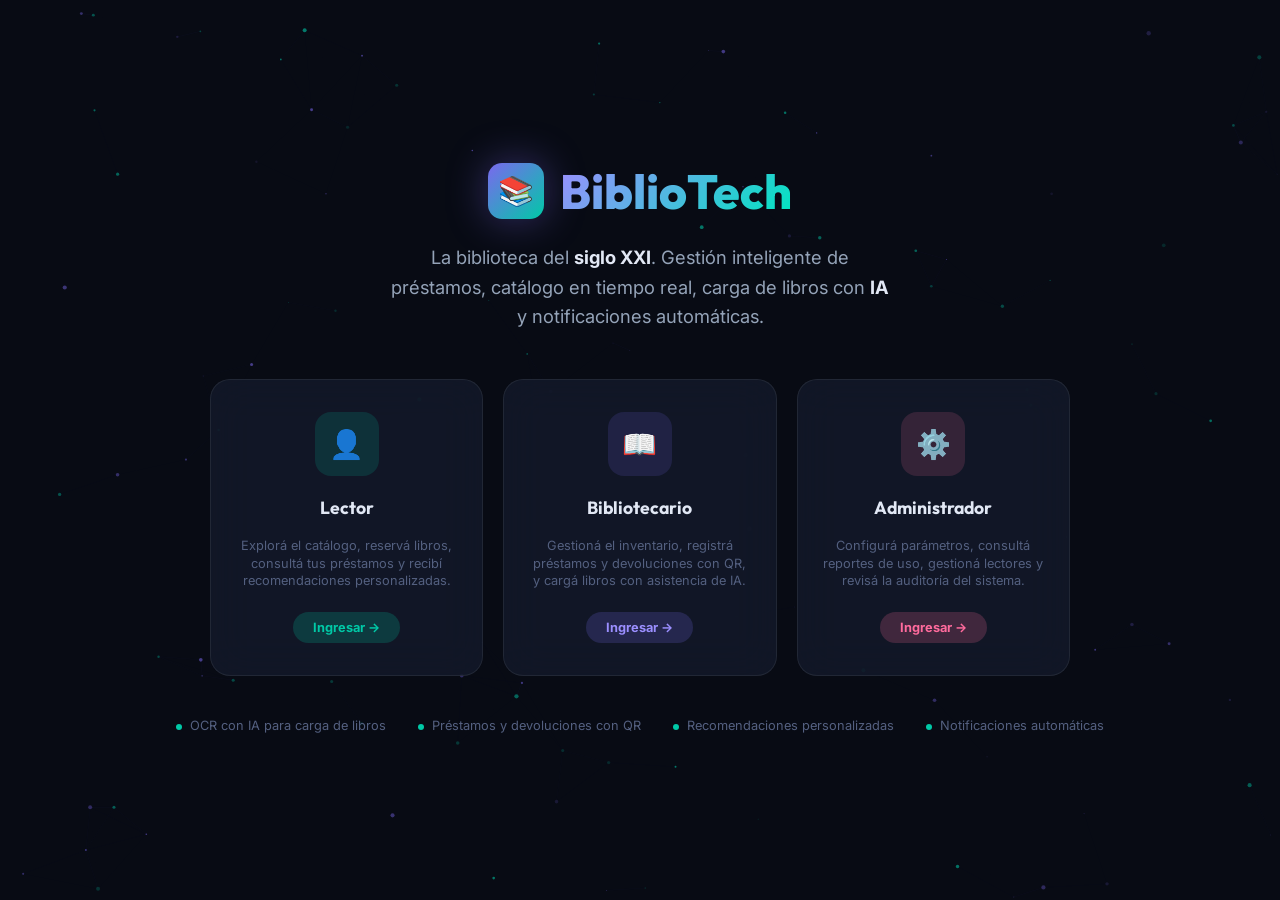
==== index.html @ d63b231e "bibliotech" ====
<!DOCTYPE html>
<html lang="es">
<head>
  <meta charset="UTF-8">
  <meta name="viewport" content="width=device-width, initial-scale=1.0">
  <title>BiblioTech — Sistema de Gestión de Bibliotecas</title>
  <meta name="description" content="BiblioTech digitaliza la gestión completa de bibliotecas: catálogo en tiempo real, préstamos con QR, carga inteligente de libros con IA y notificaciones automáticas.">
  <link rel="stylesheet" href="css/main.css">
  <style>
    body { overflow: hidden; }
    .landing {
      min-height: 100vh;
      display: flex;
      flex-direction: column;
      position: relative;
      overflow: hidden;
    }
    /* Fondo animado */
    .bg-canvas {
      position: fixed;
      inset: 0;
      z-index: 0;
    }
    .hero-content {
      position: relative;
      z-index: 1;
      display: flex;
      flex-direction: column;
      align-items: center;
      justify-content: center;
      min-height: 100vh;
      padding: 2rem;
      text-align: center;
    }
    .logo-hero {
      display: flex;
      align-items: center;
      gap: 1rem;
      margin-bottom: 1.5rem;
    }
    .logo-hero .icon {
      width: 56px; height: 56px;
      background: linear-gradient(135deg, #7B68EE, #00C9A7);
      border-radius: 14px;
      display: flex; align-items: center; justify-content: center;
      font-size: 1.8rem;
      box-shadow: 0 0 40px rgba(123,104,238,0.4);
    }
    .logo-hero h1 {
      font-family: 'Outfit', sans-serif;
      font-size: 3rem;
      font-weight: 800;
      background: linear-gradient(135deg, #9B8FFF, #00E5C0);
      -webkit-background-clip: text;
      -webkit-text-fill-color: transparent;
      background-clip: text;
      line-height: 1;
    }
    .hero-tagline {
      font-size: 1.15rem;
      color: var(--text-secondary);
      max-width: 500px;
      margin-bottom: 3rem;
      line-height: 1.6;
    }
    .hero-tagline strong { color: var(--text-primary); }
    
    /* Cards de rol */
    .role-cards {
      display: grid;
      grid-template-columns: repeat(3, 1fr);
      gap: 1.25rem;
      width: 100%;
      max-width: 860px;
      margin-bottom: 2rem;
    }
    .role-card {
      background: rgba(20,27,45,0.75);
      backdrop-filter: blur(20px);
      border: 1px solid rgba(255,255,255,0.07);
      border-radius: 20px;
      padding: 2rem 1.5rem;
      cursor: pointer;
      transition: all 0.3s cubic-bezier(0.4,0,0.2,1);
      display: flex;
      flex-direction: column;
      align-items: center;
      gap: 0.875rem;
      text-align: center;
    }
    .role-card:hover {
      transform: translateY(-6px);
      border-color: rgba(255,255,255,0.15);
      box-shadow: 0 20px 60px rgba(0,0,0,0.4);
    }
    .role-card.lector:hover    { border-color: rgba(0,201,167,0.5); box-shadow: 0 20px 60px rgba(0,201,167,0.15); }
    .role-card.bibliotecario:hover { border-color: rgba(123,104,238,0.5); box-shadow: 0 20px 60px rgba(123,104,238,0.15); }
    .role-card.admin:hover     { border-color: rgba(255,107,157,0.5); box-shadow: 0 20px 60px rgba(255,107,157,0.15); }
    .role-icon {
      width: 64px; height: 64px;
      border-radius: 16px;
      display: flex; align-items: center; justify-content: center;
      font-size: 1.75rem;
      margin-bottom: 0.25rem;
    }
    .role-card.lector .role-icon        { background: rgba(0,201,167,0.15); }
    .role-card.bibliotecario .role-icon { background: rgba(123,104,238,0.15); }
    .role-card.admin .role-icon         { background: rgba(255,107,157,0.15); }
    .role-name {
      font-family: 'Outfit', sans-serif;
      font-size: 1.1rem;
      font-weight: 700;
      color: var(--text-primary);
    }
    .role-desc {
      font-size: 0.8rem;
      color: var(--text-muted);
      line-height: 1.4;
    }
    .role-btn {
      margin-top: 0.5rem;
      padding: 0.5rem 1.25rem;
      border-radius: 999px;
      font-size: 0.8rem;
      font-weight: 700;
      border: none;
      cursor: pointer;
      transition: all 0.2s;
    }
    .role-card.lector .role-btn        { background: rgba(0,201,167,0.2); color: #00C9A7; }
    .role-card.bibliotecario .role-btn { background: rgba(123,104,238,0.2); color: #9B8FFF; }
    .role-card.admin .role-btn         { background: rgba(255,107,157,0.2); color: #FF6B9D; }
    .role-card:hover .role-btn { filter: brightness(1.2); transform: scale(1.05); }

    /* Modal Login */
    .login-modal { max-width: 420px; }
    .login-header {
      text-align: center;
      margin-bottom: 2rem;
    }
    .login-role-icon {
      width: 56px; height: 56px;
      border-radius: 14px;
      display: flex; align-items: center; justify-content: center;
      font-size: 1.5rem;
      margin: 0 auto 0.875rem;
    }
    .pin-input {
      letter-spacing: 0.5rem;
      font-size: 1.25rem;
      text-align: center;
    }
    .demo-hint {
      font-size: 0.78rem;
      color: var(--text-muted);
      text-align: center;
      margin-top: 1rem;
      padding: 0.75rem;
      background: rgba(255,255,255,0.03);
      border-radius: var(--radius);
      line-height: 1.6;
    }
    .demo-hint strong { color: var(--primary-light); }

    /* Features strip */
    .features {
      display: flex;
      gap: 2rem;
      justify-content: center;
      flex-wrap: wrap;
      margin-top: 0.5rem;
    }
    .feature {
      display: flex;
      align-items: center;
      gap: 0.5rem;
      font-size: 0.8rem;
      color: var(--text-muted);
    }
    .feature-dot {
      width: 6px; height: 6px;
      border-radius: 50%;
      background: var(--teal);
    }

    @media (max-width: 720px) {
      .role-cards { grid-template-columns: 1fr; max-width: 360px; }
      .logo-hero h1 { font-size: 2rem; }
      body { overflow: auto; }
    }
  </style>
</head>
<body>
  <canvas class="bg-canvas" id="bgCanvas"></canvas>

  <div class="hero-content">
    <div class="logo-hero animate-fadeIn">
      <div class="icon">📚</div>
      <h1>BiblioTech</h1>
    </div>
    <p class="hero-tagline animate-fadeIn">
      La biblioteca del <strong>siglo XXI</strong>. Gestión inteligente de préstamos, 
      catálogo en tiempo real, carga de libros con <strong>IA</strong> y 
      notificaciones automáticas.
    </p>

    <div class="role-cards animate-fadeIn">
      <div class="role-card lector" onclick="mostrarLogin('lector')">
        <div class="role-icon">👤</div>
        <div class="role-name">Lector</div>
        <div class="role-desc">Explorá el catálogo, reservá libros, consultá tus préstamos y recibí recomendaciones personalizadas.</div>
        <button class="role-btn">Ingresar →</button>
      </div>
      <div class="role-card bibliotecario" onclick="mostrarLogin('bibliotecario')">
        <div class="role-icon">📖</div>
        <div class="role-name">Bibliotecario</div>
        <div class="role-desc">Gestioná el inventario, registrá préstamos y devoluciones con QR, y cargá libros con asistencia de IA.</div>
        <button class="role-btn">Ingresar →</button>
      </div>
      <div class="role-card admin" onclick="mostrarLogin('admin')">
        <div class="role-icon">⚙️</div>
        <div class="role-name">Administrador</div>
        <div class="role-desc">Configurá parámetros, consultá reportes de uso, gestioná lectores y revisá la auditoría del sistema.</div>
        <button class="role-btn">Ingresar →</button>
      </div>
    </div>

    <div class="features animate-fadeIn">
      <div class="feature"><div class="feature-dot"></div>OCR con IA para carga de libros</div>
      <div class="feature"><div class="feature-dot"></div>Préstamos y devoluciones con QR</div>
      <div class="feature"><div class="feature-dot"></div>Recomendaciones personalizadas</div>
      <div class="feature"><div class="feature-dot"></div>Notificaciones automáticas</div>
    </div>
  </div>

  <!-- Modal Login -->
  <div class="modal-overlay" id="loginModal">
    <div class="modal login-modal">
      <div class="modal-header">
        <span></span>
        <button class="modal-close" onclick="closeModal('loginModal')">✕</button>
      </div>
      <div class="login-header">
        <div class="login-role-icon" id="loginRoleIcon"></div>
        <h3 id="loginRoleTitle">Iniciar sesión</h3>
        <p class="text-sm text-secondary mt-1" id="loginRoleSubtitle"></p>
      </div>
      <form id="loginForm" onsubmit="handleLogin(event)">
        <div class="form-group">
          <label class="form-label">Correo electrónico</label>
          <input type="email" class="form-control" id="loginEmail" required placeholder="tu@email.com" autocomplete="username">
        </div>
        <div class="form-group">
          <label class="form-label">PIN (4 dígitos)</label>
          <div class="input-group">
            <span class="input-icon">🔒</span>
            <input type="password" class="form-control pin-input" id="loginPin" required 
              placeholder="••••" maxlength="4" pattern="\d{4}" autocomplete="current-password">
          </div>
        </div>
        <div id="loginError" class="alert alert-danger hidden" style="margin-bottom:1rem;">
          ❌ Credenciales incorrectas. Verificá tu correo y PIN.
        </div>
        <button type="submit" class="btn btn-primary w-full btn-lg" id="loginBtn">
          Ingresar al sistema
        </button>
      </form>
      <div class="demo-hint" id="demoHint"></div>
    </div>
  </div>

  <div class="toast-container" id="toastContainer"></div>

  <script src="js/db.js"></script>
  <script src="js/utils.js"></script>
  <script>
    // Inicializar DB
    DB.init();

    let rolActual = '';

    const rolesConfig = {
      lector: {
        titulo: 'Portal del Lector',
        subtitulo: 'Accedé a tu cuenta para consultar el catálogo y tus préstamos',
        icon: '👤',
        color: 'rgba(0,201,167,0.2)',
        demo: '<strong>Demo lector:</strong><br>laura@demo.com / PIN: 1234<br>martin@demo.com / PIN: 5678<br>sofia@demo.com / PIN: 9012',
        destino: 'lector.html',
      },
      bibliotecario: {
        titulo: 'Panel del Bibliotecario',
        subtitulo: 'Accedé al sistema de gestión de la biblioteca',
        icon: '📖',
        color: 'rgba(123,104,238,0.2)',
        demo: '<strong>Demo bibliotecario:</strong><br>bibliotecario@demo.com / PIN: 0000',
        destino: 'bibliotecario.html',
      },
      admin: {
        titulo: 'Panel de Administración',
        subtitulo: 'Accedé con credenciales de administrador',
        icon: '⚙️',
        color: 'rgba(255,107,157,0.2)',
        demo: '<strong>Demo administrador:</strong><br>admin@demo.com / PIN: 9999',
        destino: 'admin.html',
      },
    };

    function mostrarLogin(rol) {
      rolActual = rol;
      const cfg = rolesConfig[rol];
      document.getElementById('loginRoleIcon').innerHTML = cfg.icon;
      document.getElementById('loginRoleIcon').style.background = cfg.color;
      document.getElementById('loginRoleTitle').textContent = cfg.titulo;
      document.getElementById('loginRoleSubtitle').textContent = cfg.subtitulo;
      document.getElementById('demoHint').innerHTML = cfg.demo;
      document.getElementById('loginError').classList.add('hidden');
      document.getElementById('loginEmail').value = '';
      document.getElementById('loginPin').value = '';
      openModal('loginModal');
    }

    function handleLogin(e) {
      e.preventDefault();
      const email = document.getElementById('loginEmail').value.trim();
      const pin   = document.getElementById('loginPin').value.trim();
      document.getElementById('loginError').classList.add('hidden');

      const user = DB.sesion.login(email, pin);
      if (!user) {
        document.getElementById('loginError').classList.remove('hidden');
        return;
      }

      // Verificar rol
      const cfg = rolesConfig[rolActual];
      const esPersonal = user.rol === 'bibliotecario' || user.rol === 'administrador';
      const esAdmin = user.rol === 'administrador';

      if (rolActual === 'lector' && esPersonal) {
        document.getElementById('loginError').classList.remove('hidden');
        return;
      }
      if (rolActual === 'bibliotecario' && !esPersonal) {
        document.getElementById('loginError').classList.remove('hidden');
        return;
      }
      if (rolActual === 'admin' && !esAdmin) {
        document.getElementById('loginError').classList.remove('hidden');
        return;
      }

      window.location.href = cfg.destino;
    }

    /* ── Canvas background animado ── */
    (function() {
      const canvas = document.getElementById('bgCanvas');
      const ctx    = canvas.getContext('2d');
      let particles = [];
      let W, H;

      function resize() {
        W = canvas.width  = window.innerWidth;
        H = canvas.height = window.innerHeight;
      }
      resize();
      window.addEventListener('resize', resize);

      class Particle {
        constructor() { this.reset(); }
        reset() {
          this.x    = Math.random() * W;
          this.y    = Math.random() * H;
          this.r    = Math.random() * 1.8 + 0.4;
          this.vx   = (Math.random() - 0.5) * 0.25;
          this.vy   = (Math.random() - 0.5) * 0.25;
          this.a    = Math.random() * 0.5 + 0.1;
          this.color= Math.random() > 0.5 ? `rgba(123,104,238,${this.a})` : `rgba(0,201,167,${this.a})`;
        }
        update() {
          this.x += this.vx;
          this.y += this.vy;
          if (this.x < 0 || this.x > W || this.y < 0 || this.y > H) this.reset();
        }
        draw() {
          ctx.beginPath();
          ctx.arc(this.x, this.y, this.r, 0, Math.PI * 2);
          ctx.fillStyle = this.color;
          ctx.fill();
        }
      }

      for (let i = 0; i < 120; i++) particles.push(new Particle());

      function drawLines() {
        for (let i = 0; i < particles.length; i++) {
          for (let j = i + 1; j < particles.length; j++) {
            const dx = particles[i].x - particles[j].x;
            const dy = particles[i].y - particles[j].y;
            const d  = Math.sqrt(dx*dx + dy*dy);
            if (d < 100) {
              ctx.strokeStyle = `rgba(123,104,238,${0.07 * (1 - d/100)})`;
              ctx.lineWidth   = 0.5;
              ctx.beginPath();
              ctx.moveTo(particles[i].x, particles[i].y);
              ctx.lineTo(particles[j].x, particles[j].y);
              ctx.stroke();
            }
          }
        }
      }

      function loop() {
        ctx.clearRect(0, 0, W, H);
        particles.forEach(p => { p.update(); p.draw(); });
        drawLines();
        requestAnimationFrame(loop);
      }
      loop();
    })();
  </script>
</body>
</html>
---- css/main.css ----
/* =============================================
   BiblioTech — Sistema de Diseño Principal
   ============================================= */

@import url('https://fonts.googleapis.com/css2?family=Inter:wght@300;400;500;600;700;800&family=Outfit:wght@400;600;700;800&display=swap');

/* ─── Variables ─── */
:root {
  --bg-base:       #080B14;
  --bg-surface:    #0E1220;
  --bg-card:       #141B2D;
  --bg-hover:      #1A2338;
  --bg-input:      #0F1525;
  --border:        #1E2D4A;
  --border-light:  #243552;

  --primary:       #7B68EE;
  --primary-light: #9B8FFF;
  --primary-dark:  #5A4FCF;
  --primary-glow:  rgba(123,104,238,0.25);

  --teal:          #00C9A7;
  --teal-light:    #00E5C0;
  --teal-dark:     #009E84;
  --teal-glow:     rgba(0,201,167,0.2);

  --pink:          #FF6B9D;
  --pink-glow:     rgba(255,107,157,0.2);

  --gold:          #FFB547;
  --gold-glow:     rgba(255,181,71,0.2);

  --success:       #22D3A0;
  --warning:       #FBBF24;
  --danger:        #FF5C7A;
  --info:          #60A5FA;

  --text-primary:  #E2E8F5;
  --text-secondary:#94A3B8;
  --text-muted:    #546080;
  --text-inverse:  #080B14;

  --radius-sm:  6px;
  --radius:     10px;
  --radius-md:  14px;
  --radius-lg:  20px;
  --radius-xl:  28px;
  --radius-full:9999px;

  --shadow-sm:  0 2px 8px rgba(0,0,0,0.4);
  --shadow:     0 4px 20px rgba(0,0,0,0.5);
  --shadow-lg:  0 12px 40px rgba(0,0,0,0.6);
  --shadow-glow:0 0 30px var(--primary-glow);

  --transition: 0.22s cubic-bezier(0.4,0,0.2,1);
  --transition-slow: 0.4s cubic-bezier(0.4,0,0.2,1);

  --sidebar-w: 260px;
  --header-h:  64px;
  --font: 'Inter', sans-serif;
  --font-display: 'Outfit', sans-serif;
}

/* ─── Reset ─── */
*, *::before, *::after { box-sizing: border-box; margin: 0; padding: 0; }
html { scroll-behavior: smooth; }
body {
  font-family: var(--font);
  background: var(--bg-base);
  color: var(--text-primary);
  line-height: 1.6;
  min-height: 100vh;
  overflow-x: hidden;
  -webkit-font-smoothing: antialiased;
}
a { color: inherit; text-decoration: none; }
img { max-width: 100%; display: block; }
button { cursor: pointer; font-family: var(--font); border: none; outline: none; }
input, select, textarea {
  font-family: var(--font);
  outline: none;
}
ul, ol { list-style: none; }

/* ─── Scrollbar ─── */
::-webkit-scrollbar { width: 6px; height: 6px; }
::-webkit-scrollbar-track { background: var(--bg-surface); }
::-webkit-scrollbar-thumb { background: var(--border-light); border-radius: var(--radius-full); }
::-webkit-scrollbar-thumb:hover { background: var(--primary); }

/* ─── Typography ─── */
h1,h2,h3,h4,h5,h6 { font-family: var(--font-display); font-weight: 700; line-height: 1.25; }
h1 { font-size: 2.25rem; }
h2 { font-size: 1.75rem; }
h3 { font-size: 1.35rem; }
h4 { font-size: 1.125rem; }
h5 { font-size: 1rem; }
p  { color: var(--text-secondary); }
.text-sm   { font-size: 0.85rem; }
.text-xs   { font-size: 0.75rem; }
.text-lg   { font-size: 1.125rem; }
.text-xl   { font-size: 1.25rem; }
.text-muted   { color: var(--text-muted); }
.text-secondary { color: var(--text-secondary); }
.text-primary { color: var(--text-primary); }
.text-success { color: var(--success); }
.text-warning { color: var(--warning); }
.text-danger  { color: var(--danger); }
.text-teal    { color: var(--teal); }
.text-purple  { color: var(--primary); }
.fw-500 { font-weight: 500; }
.fw-600 { font-weight: 600; }
.fw-700 { font-weight: 700; }

/* ─── Layout ─── */
.container { max-width: 1200px; margin: 0 auto; padding: 0 1.5rem; }
.flex { display: flex; }
.flex-col { flex-direction: column; }
.items-center { align-items: center; }
.items-start { align-items: flex-start; }
.justify-center { justify-content: center; }
.justify-between { justify-content: space-between; }
.gap-1 { gap: 0.5rem; }
.gap-2 { gap: 1rem; }
.gap-3 { gap: 1.5rem; }
.gap-4 { gap: 2rem; }
.grid { display: grid; }
.grid-2 { grid-template-columns: repeat(2, 1fr); }
.grid-3 { grid-template-columns: repeat(3, 1fr); }
.grid-4 { grid-template-columns: repeat(4, 1fr); }
.mt-1 { margin-top: 0.5rem; }
.mt-2 { margin-top: 1rem; }
.mt-3 { margin-top: 1.5rem; }
.mb-1 { margin-bottom: 0.5rem; }
.mb-2 { margin-bottom: 1rem; }
.mb-3 { margin-bottom: 1.5rem; }
.p-2 { padding: 1rem; }
.p-3 { padding: 1.5rem; }
.w-full { width: 100%; }
.hidden { display: none !important; }
.relative { position: relative; }

/* ─── App Layout (con sidebar) ─── */
.app-layout {
  display: flex;
  min-height: 100vh;
}

/* ─── Sidebar ─── */
.sidebar {
  width: var(--sidebar-w);
  background: var(--bg-surface);
  border-right: 1px solid var(--border);
  display: flex;
  flex-direction: column;
  position: fixed;
  top: 0; left: 0;
  height: 100vh;
  z-index: 100;
  transition: transform var(--transition);
  overflow-y: auto;
}
.sidebar-logo {
  padding: 1.5rem 1.25rem 1rem;
  border-bottom: 1px solid var(--border);
}
.sidebar-logo .logo-mark {
  display: flex;
  align-items: center;
  gap: 0.625rem;
}
.sidebar-logo .logo-icon {
  width: 36px; height: 36px;
  background: linear-gradient(135deg, var(--primary), var(--teal));
  border-radius: var(--radius-sm);
  display: flex; align-items: center; justify-content: center;
  font-size: 1.1rem;
}
.sidebar-logo .logo-text {
  font-family: var(--font-display);
  font-size: 1.3rem;
  font-weight: 800;
  background: linear-gradient(135deg, var(--primary-light), var(--teal));
  -webkit-background-clip: text;
  -webkit-text-fill-color: transparent;
  background-clip: text;
}
.sidebar-role-tag {
  font-size: 0.7rem;
  color: var(--text-muted);
  margin-top: 0.25rem;
  padding-left: 2.5rem;
  text-transform: uppercase;
  letter-spacing: 0.08em;
}
.sidebar-nav {
  flex: 1;
  padding: 1rem 0;
}
.nav-section-label {
  font-size: 0.65rem;
  text-transform: uppercase;
  letter-spacing: 0.12em;
  color: var(--text-muted);
  padding: 0.75rem 1.25rem 0.4rem;
  font-weight: 600;
}
.nav-item {
  display: flex;
  align-items: center;
  gap: 0.75rem;
  padding: 0.65rem 1.25rem;
  color: var(--text-secondary);
  font-size: 0.9rem;
  font-weight: 500;
  cursor: pointer;
  border-radius: 0;
  transition: all var(--transition);
  position: relative;
  border-left: 3px solid transparent;
}
.nav-item:hover {
  color: var(--text-primary);
  background: var(--bg-hover);
}
.nav-item.active {
  color: var(--primary-light);
  background: rgba(123,104,238,0.1);
  border-left-color: var(--primary);
}
.nav-item .nav-icon {
  font-size: 1.05rem;
  width: 20px;
  text-align: center;
  flex-shrink: 0;
}
.nav-badge {
  margin-left: auto;
  background: var(--danger);
  color: white;
  font-size: 0.65rem;
  font-weight: 700;
  border-radius: var(--radius-full);
  padding: 1px 6px;
  min-width: 18px;
  text-align: center;
}
.sidebar-footer {
  padding: 1rem 1.25rem;
  border-top: 1px solid var(--border);
}
.sidebar-user {
  display: flex;
  align-items: center;
  gap: 0.75rem;
  padding: 0.5rem;
  border-radius: var(--radius);
  cursor: pointer;
  transition: background var(--transition);
}
.sidebar-user:hover { background: var(--bg-hover); }
.user-avatar {
  width: 36px; height: 36px;
  border-radius: var(--radius-full);
  background: linear-gradient(135deg, var(--primary), var(--teal));
  display: flex; align-items: center; justify-content: center;
  font-weight: 700;
  font-size: 0.85rem;
  flex-shrink: 0;
}
.user-info .user-name {
  font-size: 0.85rem;
  font-weight: 600;
  color: var(--text-primary);
}
.user-info .user-role {
  font-size: 0.72rem;
  color: var(--text-muted);
}

/* ─── Main Content ─── */
.main-content {
  margin-left: var(--sidebar-w);
  flex: 1;
  min-height: 100vh;
  display: flex;
  flex-direction: column;
}
.page-header {
  padding: 1.5rem 2rem 0;
  display: flex;
  align-items: center;
  justify-content: space-between;
  gap: 1rem;
}
.page-title { font-size: 1.6rem; }
.page-subtitle { font-size: 0.875rem; color: var(--text-muted); margin-top: 0.15rem; }
.page-body {
  padding: 1.5rem 2rem 2rem;
  flex: 1;
}

/* Sections (SPA) */
.section { display: none; }
.section.active { display: block; }

/* ─── Cards ─── */
.card {
  background: var(--bg-card);
  border: 1px solid var(--border);
  border-radius: var(--radius-md);
  padding: 1.5rem;
  transition: border-color var(--transition), box-shadow var(--transition);
}
.card:hover { border-color: var(--border-light); }
.card-sm { padding: 1rem; }
.card-glass {
  background: rgba(20,27,45,0.7);
  backdrop-filter: blur(16px);
  border: 1px solid rgba(255,255,255,0.06);
}
.card-header {
  display: flex;
  align-items: center;
  justify-content: space-between;
  margin-bottom: 1.25rem;
}
.card-title {
  font-size: 1rem;
  font-weight: 600;
  font-family: var(--font);
}

/* ─── Stat Cards ─── */
.stat-card {
  background: var(--bg-card);
  border: 1px solid var(--border);
  border-radius: var(--radius-md);
  padding: 1.25rem 1.5rem;
  display: flex;
  align-items: center;
  gap: 1rem;
  transition: all var(--transition);
}
.stat-card:hover { border-color: var(--border-light); box-shadow: var(--shadow); }
.stat-icon {
  width: 48px; height: 48px;
  border-radius: var(--radius);
  display: flex; align-items: center; justify-content: center;
  font-size: 1.35rem;
  flex-shrink: 0;
}
.stat-icon.purple { background: var(--primary-glow); }
.stat-icon.teal   { background: var(--teal-glow); }
.stat-icon.gold   { background: var(--gold-glow); }
.stat-icon.pink   { background: var(--pink-glow); }
.stat-value {
  font-size: 1.75rem;
  font-weight: 800;
  font-family: var(--font-display);
  line-height: 1;
}
.stat-label { font-size: 0.8rem; color: var(--text-muted); margin-top: 0.2rem; }
.stat-trend {
  font-size: 0.75rem;
  font-weight: 600;
  display: flex;
  align-items: center;
  gap: 0.2rem;
  margin-top: 0.4rem;
}
.stat-trend.up   { color: var(--success); }
.stat-trend.down { color: var(--danger); }

/* ─── Buttons ─── */
.btn {
  display: inline-flex;
  align-items: center;
  justify-content: center;
  gap: 0.5rem;
  padding: 0.6rem 1.25rem;
  border-radius: var(--radius);
  font-size: 0.875rem;
  font-weight: 600;
  transition: all var(--transition);
  border: 1px solid transparent;
  cursor: pointer;
  white-space: nowrap;
  font-family: var(--font);
}
.btn:disabled { opacity: 0.45; cursor: not-allowed; }
.btn-sm { padding: 0.4rem 0.875rem; font-size: 0.8rem; border-radius: var(--radius-sm); }
.btn-lg { padding: 0.85rem 1.75rem; font-size: 1rem; border-radius: var(--radius-md); }
.btn-icon { padding: 0.55rem; border-radius: var(--radius-sm); width: 36px; height: 36px; }
.btn-icon-sm { padding: 0.35rem; border-radius: var(--radius-sm); width: 28px; height: 28px; font-size: 0.8rem; }

.btn-primary {
  background: linear-gradient(135deg, var(--primary), var(--primary-dark));
  color: white;
  box-shadow: 0 2px 12px var(--primary-glow);
}
.btn-primary:hover:not(:disabled) {
  background: linear-gradient(135deg, var(--primary-light), var(--primary));
  box-shadow: 0 4px 20px var(--primary-glow);
  transform: translateY(-1px);
}
.btn-teal {
  background: linear-gradient(135deg, var(--teal), var(--teal-dark));
  color: #050D0A;
  font-weight: 700;
  box-shadow: 0 2px 12px var(--teal-glow);
}
.btn-teal:hover:not(:disabled) {
  background: linear-gradient(135deg, var(--teal-light), var(--teal));
  box-shadow: 0 4px 20px var(--teal-glow);
  transform: translateY(-1px);
}
.btn-danger {
  background: rgba(255,92,122,0.12);
  color: var(--danger);
  border-color: rgba(255,92,122,0.3);
}
.btn-danger:hover:not(:disabled) {
  background: rgba(255,92,122,0.2);
  border-color: var(--danger);
}
.btn-ghost {
  background: transparent;
  color: var(--text-secondary);
  border-color: var(--border);
}
.btn-ghost:hover:not(:disabled) {
  background: var(--bg-hover);
  color: var(--text-primary);
  border-color: var(--border-light);
}
.btn-outline-primary {
  background: transparent;
  color: var(--primary-light);
  border-color: var(--primary);
}
.btn-outline-primary:hover:not(:disabled) {
  background: var(--primary-glow);
}

/* ─── Forms ─── */
.form-group { margin-bottom: 1.1rem; }
.form-label {
  display: block;
  font-size: 0.8rem;
  font-weight: 600;
  color: var(--text-secondary);
  margin-bottom: 0.45rem;
  letter-spacing: 0.02em;
  text-transform: uppercase;
}
.form-control {
  width: 100%;
  padding: 0.65rem 0.875rem;
  background: var(--bg-input);
  border: 1px solid var(--border);
  border-radius: var(--radius);
  color: var(--text-primary);
  font-size: 0.9rem;
  transition: border-color var(--transition), box-shadow var(--transition);
}
.form-control:focus {
  border-color: var(--primary);
  box-shadow: 0 0 0 3px var(--primary-glow);
}
.form-control::placeholder { color: var(--text-muted); }
select.form-control { cursor: pointer; }
.form-hint { font-size: 0.75rem; color: var(--text-muted); margin-top: 0.3rem; }
.form-error { font-size: 0.75rem; color: var(--danger); margin-top: 0.3rem; }
.form-row { display: grid; grid-template-columns: 1fr 1fr; gap: 1rem; }
.input-group { position: relative; }
.input-group .input-icon {
  position: absolute;
  left: 0.875rem;
  top: 50%;
  transform: translateY(-50%);
  color: var(--text-muted);
  font-size: 0.9rem;
  pointer-events: none;
}
.input-group .form-control { padding-left: 2.4rem; }
.input-group-end {
  position: absolute;
  right: 0.75rem;
  top: 50%;
  transform: translateY(-50%);
}

/* ─── Badges ─── */
.badge {
  display: inline-flex;
  align-items: center;
  gap: 0.3rem;
  padding: 0.2rem 0.6rem;
  border-radius: var(--radius-full);
  font-size: 0.72rem;
  font-weight: 600;
  line-height: 1;
}
.badge-success  { background: rgba(34,211,160,0.15); color: var(--success); border: 1px solid rgba(34,211,160,0.3); }
.badge-warning  { background: rgba(251,191,36,0.15); color: var(--warning); border: 1px solid rgba(251,191,36,0.3); }
.badge-danger   { background: rgba(255,92,122,0.15); color: var(--danger); border: 1px solid rgba(255,92,122,0.3); }
.badge-info     { background: rgba(96,165,250,0.15); color: var(--info); border: 1px solid rgba(96,165,250,0.3); }
.badge-purple   { background: var(--primary-glow); color: var(--primary-light); border: 1px solid rgba(123,104,238,0.3); }
.badge-teal     { background: var(--teal-glow); color: var(--teal); border: 1px solid rgba(0,201,167,0.3); }
.badge-muted    { background: rgba(84,96,128,0.15); color: var(--text-muted); border: 1px solid var(--border); }

/* ─── Tables ─── */
.table-wrap { overflow-x: auto; border-radius: var(--radius-md); border: 1px solid var(--border); }
.table {
  width: 100%;
  border-collapse: collapse;
  font-size: 0.875rem;
}
.table th {
  padding: 0.75rem 1rem;
  text-align: left;
  font-size: 0.72rem;
  font-weight: 600;
  color: var(--text-muted);
  text-transform: uppercase;
  letter-spacing: 0.06em;
  background: var(--bg-surface);
  border-bottom: 1px solid var(--border);
  white-space: nowrap;
}
.table td {
  padding: 0.875rem 1rem;
  color: var(--text-primary);
  border-bottom: 1px solid rgba(30,45,74,0.5);
  vertical-align: middle;
}
.table tr:last-child td { border-bottom: none; }
.table tr:hover td { background: rgba(255,255,255,0.02); }
.table tbody tr { transition: background var(--transition); }

/* ─── Search Bar ─── */
.search-bar {
  display: flex;
  align-items: center;
  gap: 0.75rem;
  background: var(--bg-card);
  border: 1px solid var(--border);
  border-radius: var(--radius);
  padding: 0.55rem 1rem;
  transition: border-color var(--transition);
}
.search-bar:focus-within { border-color: var(--primary); }
.search-bar input {
  background: transparent;
  border: none;
  color: var(--text-primary);
  font-size: 0.9rem;
  flex: 1;
  min-width: 0;
}
.search-bar input::placeholder { color: var(--text-muted); }
.search-bar .search-icon { color: var(--text-muted); font-size: 0.9rem; flex-shrink: 0; }

/* ─── Tabs ─── */
.tabs {
  display: flex;
  gap: 0.25rem;
  background: var(--bg-surface);
  border: 1px solid var(--border);
  border-radius: var(--radius);
  padding: 0.25rem;
}
.tab-btn {
  flex: 1;
  padding: 0.5rem 0.875rem;
  border-radius: calc(var(--radius) - 3px);
  font-size: 0.825rem;
  font-weight: 600;
  color: var(--text-muted);
  background: transparent;
  border: none;
  cursor: pointer;
  transition: all var(--transition);
  text-align: center;
}
.tab-btn.active {
  background: var(--bg-card);
  color: var(--text-primary);
  box-shadow: var(--shadow-sm);
}
.tab-btn:hover:not(.active) { color: var(--text-secondary); }

/* ─── Modal ─── */
.modal-overlay {
  position: fixed;
  inset: 0;
  background: rgba(8,11,20,0.85);
  backdrop-filter: blur(6px);
  z-index: 1000;
  display: flex;
  align-items: center;
  justify-content: center;
  padding: 1rem;
  opacity: 0;
  pointer-events: none;
  transition: opacity var(--transition);
}
.modal-overlay.open {
  opacity: 1;
  pointer-events: all;
}
.modal {
  background: var(--bg-card);
  border: 1px solid var(--border-light);
  border-radius: var(--radius-xl);
  padding: 2rem;
  max-width: 560px;
  width: 100%;
  max-height: 90vh;
  overflow-y: auto;
  box-shadow: var(--shadow-lg);
  transform: scale(0.95) translateY(10px);
  transition: transform var(--transition);
}
.modal-overlay.open .modal { transform: scale(1) translateY(0); }
.modal-lg { max-width: 720px; }
.modal-xl { max-width: 900px; }
.modal-header {
  display: flex;
  align-items: center;
  justify-content: space-between;
  margin-bottom: 1.5rem;
  gap: 1rem;
}
.modal-title { font-size: 1.2rem; }
.modal-close {
  background: var(--bg-hover);
  border: none;
  color: var(--text-muted);
  width: 32px; height: 32px;
  border-radius: var(--radius-sm);
  display: flex; align-items: center; justify-content: center;
  cursor: pointer;
  transition: all var(--transition);
  flex-shrink: 0;
  font-size: 1rem;
}
.modal-close:hover { background: var(--danger); color: white; }
.modal-footer {
  display: flex;
  gap: 0.75rem;
  justify-content: flex-end;
  margin-top: 1.5rem;
  padding-top: 1.25rem;
  border-top: 1px solid var(--border);
}

/* ─── Toasts ─── */
.toast-container {
  position: fixed;
  bottom: 1.5rem;
  right: 1.5rem;
  z-index: 2000;
  display: flex;
  flex-direction: column;
  gap: 0.5rem;
  pointer-events: none;
}
.toast {
  display: flex;
  align-items: center;
  gap: 0.75rem;
  padding: 0.875rem 1.25rem;
  border-radius: var(--radius-md);
  border: 1px solid var(--border-light);
  background: var(--bg-card);
  box-shadow: var(--shadow-lg);
  font-size: 0.875rem;
  font-weight: 500;
  color: var(--text-primary);
  max-width: 360px;
  pointer-events: all;
  animation: toastIn 0.3s ease forwards;
  backdrop-filter: blur(16px);
}
.toast.success { border-color: rgba(34,211,160,0.4); }
.toast.warning { border-color: rgba(251,191,36,0.4); }
.toast.error   { border-color: rgba(255,92,122,0.4); }
.toast.info    { border-color: rgba(96,165,250,0.4); }
.toast-icon { font-size: 1.1rem; flex-shrink: 0; }
.toast.success .toast-icon { color: var(--success); }
.toast.warning .toast-icon { color: var(--warning); }
.toast.error   .toast-icon { color: var(--danger); }
.toast.info    .toast-icon { color: var(--info); }
@keyframes toastIn {
  from { opacity: 0; transform: translateX(20px); }
  to   { opacity: 1; transform: translateX(0); }
}

/* ─── Book Grid ─── */
.book-grid {
  display: grid;
  grid-template-columns: repeat(auto-fill, minmax(170px, 1fr));
  gap: 1.25rem;
}
.book-card {
  background: var(--bg-card);
  border: 1px solid var(--border);
  border-radius: var(--radius-md);
  overflow: hidden;
  cursor: pointer;
  transition: all var(--transition);
  display: flex;
  flex-direction: column;
}
.book-card:hover {
  border-color: var(--primary);
  box-shadow: 0 8px 32px var(--primary-glow);
  transform: translateY(-4px);
}
.book-cover {
  aspect-ratio: 2/3;
  background: var(--bg-surface);
  overflow: hidden;
  position: relative;
  flex-shrink: 0;
}
.book-cover img {
  width: 100%; height: 100%;
  object-fit: cover;
  transition: transform var(--transition-slow);
}
.book-card:hover .book-cover img { transform: scale(1.06); }
.book-cover-placeholder {
  width: 100%; height: 100%;
  display: flex;
  flex-direction: column;
  align-items: center;
  justify-content: center;
  gap: 0.4rem;
  background: linear-gradient(135deg, #1E293B, #0F172A);
  color: var(--text-secondary);
  padding: 0.75rem 0.5rem;
  text-align: center;
}
.book-cover-placeholder .placeholder-icon {
  font-size: 2.2rem !important;
  line-height: 1;
}
.book-cover-placeholder .placeholder-title {
  font-size: 0.72rem !important;
  font-weight: 600;
  color: var(--text-secondary);
  line-height: 1.2;
  display: -webkit-box;
  -webkit-line-clamp: 3;
  -webkit-box-orient: vertical;
  overflow: hidden;
  text-transform: none !important;
}
.book-cover .availability-dot {
  position: absolute;
  top: 0.5rem; right: 0.5rem;
  width: 10px; height: 10px;
  border-radius: var(--radius-full);
  border: 2px solid var(--bg-card);
}
.availability-dot.disponible { background: var(--success); }
.availability-dot.prestado   { background: var(--danger); }
.availability-dot.reservado  { background: var(--warning); }
.book-info {
  padding: 0.75rem;
  flex: 1;
  display: flex;
  flex-direction: column;
  gap: 0.2rem;
}
.book-titulo {
  font-size: 0.82rem;
  font-weight: 700;
  color: var(--text-primary);
  line-height: 1.3;
  display: -webkit-box;
  -webkit-line-clamp: 2;
  -webkit-box-orient: vertical;
  overflow: hidden;
}
.book-autor {
  font-size: 0.74rem;
  color: var(--text-muted);
}
.book-genero {
  font-size: 0.68rem;
  font-weight: 600;
  color: var(--primary-light);
  text-transform: uppercase;
  letter-spacing: 0.04em;
  margin-top: auto;
}

/* ─── Loan Card ─── */
.loan-card {
  display: flex;
  gap: 1rem;
  background: var(--bg-card);
  border: 1px solid var(--border);
  border-radius: var(--radius-md);
  padding: 1rem 1.25rem;
  align-items: center;
  transition: all var(--transition);
}
.loan-card:hover { border-color: var(--border-light); }
.loan-card.overdue { border-color: rgba(255,92,122,0.4); background: rgba(255,92,122,0.04); }
.loan-book-mini {
  width: 52px; height: 72px;
  border-radius: var(--radius-sm);
  object-fit: cover;
  background: var(--bg-hover);
  flex-shrink: 0;
}
.loan-info { flex: 1; min-width: 0; }
.loan-titulo {
  font-weight: 600;
  font-size: 0.9rem;
  white-space: nowrap;
  overflow: hidden;
  text-overflow: ellipsis;
}
.loan-autor { font-size: 0.78rem; color: var(--text-muted); }
.loan-dates { display: flex; gap: 1rem; margin-top: 0.4rem; flex-wrap: wrap; }
.loan-date { font-size: 0.76rem; color: var(--text-secondary); }
.loan-date strong { font-weight: 600; }
.loan-actions { display: flex; gap: 0.5rem; flex-shrink: 0; }

/* ─── Notification Items ─── */
.notif-item {
  display: flex;
  gap: 0.875rem;
  padding: 0.875rem 1rem;
  border-radius: var(--radius);
  border: 1px solid var(--border);
  background: var(--bg-card);
  transition: all var(--transition);
  cursor: pointer;
}
.notif-item:hover { border-color: var(--border-light); }
.notif-item.unread { border-color: rgba(123,104,238,0.3); background: rgba(123,104,238,0.04); }
.notif-icon-wrap {
  width: 40px; height: 40px;
  border-radius: var(--radius);
  display: flex; align-items: center; justify-content: center;
  font-size: 1rem;
  flex-shrink: 0;
}
.notif-icon-wrap.warning { background: var(--gold-glow); }
.notif-icon-wrap.info    { background: rgba(96,165,250,0.15); }
.notif-icon-wrap.success { background: var(--teal-glow); }
.notif-icon-wrap.danger  { background: var(--pink-glow); }
.notif-body { flex: 1; min-width: 0; }
.notif-title { font-size: 0.875rem; font-weight: 600; }
.notif-desc  { font-size: 0.8rem; color: var(--text-secondary); margin-top: 0.1rem; }
.notif-time  { font-size: 0.72rem; color: var(--text-muted); margin-top: 0.3rem; }
.notif-dot {
  width: 8px; height: 8px;
  border-radius: var(--radius-full);
  background: var(--primary);
  flex-shrink: 0;
  margin-top: 0.3rem;
}

/* ─── Upload Zone ─── */
.upload-zone {
  border: 2px dashed var(--border-light);
  border-radius: var(--radius-lg);
  padding: 2.5rem 1.5rem;
  text-align: center;
  cursor: pointer;
  transition: all var(--transition);
  background: var(--bg-surface);
  display: flex;
  flex-direction: column;
  align-items: center;
  gap: 0.75rem;
}
.upload-zone:hover, .upload-zone.dragover {
  border-color: var(--primary);
  background: rgba(123,104,238,0.05);
}
.upload-zone .upload-icon { font-size: 2.5rem; color: var(--text-muted); }
.upload-zone .upload-label {
  font-size: 0.875rem;
  font-weight: 600;
  color: var(--text-secondary);
}
.upload-zone .upload-hint { font-size: 0.78rem; color: var(--text-muted); }
.upload-zone input[type="file"] { display: none; }

.photo-preview-grid {
  display: grid;
  grid-template-columns: repeat(3, 1fr);
  gap: 0.75rem;
  margin-top: 1rem;
}
.photo-slot {
  aspect-ratio: 3/4;
  border: 2px dashed var(--border);
  border-radius: var(--radius);
  display: flex;
  flex-direction: column;
  align-items: center;
  justify-content: center;
  gap: 0.4rem;
  cursor: pointer;
  transition: all var(--transition);
  background: var(--bg-surface);
  overflow: hidden;
  position: relative;
}
.photo-slot:hover { border-color: var(--primary); }
.photo-slot.filled { border-style: solid; border-color: var(--success); }
.photo-slot img { width: 100%; height: 100%; object-fit: cover; }
.photo-slot-label {
  font-size: 0.72rem;
  font-weight: 600;
  color: var(--text-muted);
  text-transform: uppercase;
  letter-spacing: 0.04em;
  position: absolute;
  bottom: 0.4rem;
  left: 50%;
  transform: translateX(-50%);
  background: rgba(8,11,20,0.8);
  padding: 0.15rem 0.5rem;
  border-radius: var(--radius-sm);
  white-space: nowrap;
}

/* ─── QR Box ─── */
.qr-box {
  display: flex;
  flex-direction: column;
  align-items: center;
  gap: 1rem;
  padding: 1.5rem;
  background: var(--bg-surface);
  border: 1px solid var(--border);
  border-radius: var(--radius-lg);
}
.qr-box canvas, .qr-box img {
  border-radius: var(--radius);
  border: 4px solid white;
}
#reader { border-radius: var(--radius); overflow: hidden; }
.scanner-frame {
  background: var(--bg-surface);
  border: 1px solid var(--border);
  border-radius: var(--radius-lg);
  overflow: hidden;
  position: relative;
}

/* ─── Step Indicator ─── */
.steps {
  display: flex;
  align-items: center;
  gap: 0.5rem;
  margin-bottom: 2rem;
}
.step {
  display: flex;
  align-items: center;
  gap: 0.5rem;
  flex: 1;
}
.step-num {
  width: 28px; height: 28px;
  border-radius: var(--radius-full);
  display: flex; align-items: center; justify-content: center;
  font-size: 0.78rem;
  font-weight: 700;
  border: 2px solid var(--border);
  background: var(--bg-surface);
  color: var(--text-muted);
  flex-shrink: 0;
  transition: all var(--transition);
}
.step.done .step-num { background: var(--success); border-color: var(--success); color: white; }
.step.active .step-num { background: var(--primary-glow); border-color: var(--primary); color: var(--primary-light); }
.step-label { font-size: 0.8rem; font-weight: 600; color: var(--text-muted); }
.step.active .step-label { color: var(--primary-light); }
.step.done .step-label { color: var(--success); }
.step-line { flex: 1; height: 1px; background: var(--border); }
.step-line.done { background: var(--success); }

/* ─── OCR Result ─── */
.ocr-field {
  display: flex;
  align-items: center;
  gap: 0.5rem;
  margin-bottom: 0.6rem;
}
.ocr-confidence {
  font-size: 0.7rem;
  padding: 0.1rem 0.45rem;
  border-radius: var(--radius-full);
  font-weight: 700;
  flex-shrink: 0;
}
.ocr-confidence.high  { background: var(--teal-glow); color: var(--teal); }
.ocr-confidence.mid   { background: var(--gold-glow); color: var(--gold); }
.ocr-confidence.low   { background: var(--pink-glow); color: var(--pink); }

/* ─── Alert Boxes ─── */
.alert {
  display: flex;
  gap: 0.75rem;
  padding: 0.875rem 1rem;
  border-radius: var(--radius);
  font-size: 0.875rem;
}
.alert-warning { background: rgba(251,191,36,0.08); border: 1px solid rgba(251,191,36,0.25); color: var(--warning); }
.alert-danger  { background: rgba(255,92,122,0.08); border: 1px solid rgba(255,92,122,0.25); color: var(--danger); }
.alert-success { background: rgba(34,211,160,0.08); border: 1px solid rgba(34,211,160,0.25); color: var(--success); }
.alert-info    { background: rgba(96,165,250,0.08); border: 1px solid rgba(96,165,250,0.25); color: var(--info); }

/* ─── Progress Bar ─── */
.progress-wrap { width: 100%; }
.progress-bar-track {
  height: 6px;
  background: var(--border);
  border-radius: var(--radius-full);
  overflow: hidden;
}
.progress-bar-fill {
  height: 100%;
  border-radius: var(--radius-full);
  background: linear-gradient(90deg, var(--primary), var(--teal));
  transition: width 0.8s ease;
}
.progress-label {
  display: flex;
  justify-content: space-between;
  font-size: 0.75rem;
  color: var(--text-muted);
  margin-bottom: 0.3rem;
}

/* ─── Loading Spinner ─── */
.spinner {
  width: 24px; height: 24px;
  border: 3px solid var(--border);
  border-top-color: var(--primary);
  border-radius: var(--radius-full);
  animation: spin 0.8s linear infinite;
  display: inline-block;
}
.spinner-sm { width: 16px; height: 16px; border-width: 2px; }
.spinner-lg { width: 40px; height: 40px; border-width: 4px; }
@keyframes spin { to { transform: rotate(360deg); } }

.loading-overlay {
  position: absolute;
  inset: 0;
  background: rgba(8,11,20,0.8);
  display: flex;
  flex-direction: column;
  align-items: center;
  justify-content: center;
  gap: 1rem;
  border-radius: inherit;
  z-index: 10;
}
.loading-overlay p { color: var(--text-secondary); font-size: 0.875rem; }

/* ─── Empty State ─── */
.empty-state {
  display: flex;
  flex-direction: column;
  align-items: center;
  justify-content: center;
  gap: 0.75rem;
  padding: 3rem 1.5rem;
  color: var(--text-muted);
  text-align: center;
}
.empty-state .empty-icon { font-size: 3rem; }
.empty-state .empty-title { font-size: 1rem; font-weight: 600; color: var(--text-secondary); }
.empty-state .empty-desc { font-size: 0.85rem; max-width: 280px; }

/* ─── Rating Stars ─── */
.stars {
  display: flex;
  gap: 0.2rem;
}
.star {
  font-size: 0.875rem;
  color: var(--text-muted);
  cursor: pointer;
  transition: color var(--transition);
}
.star.filled, .star:hover ~ .star-reset + .star { color: var(--gold); }
.stars:hover .star { color: var(--gold); }
.stars .star:hover ~ .star { color: var(--text-muted); }

/* ─── Gradient Text ─── */
.gradient-text {
  background: linear-gradient(135deg, var(--primary-light), var(--teal));
  -webkit-background-clip: text;
  -webkit-text-fill-color: transparent;
  background-clip: text;
}

/* ─── Chip/Filter ─── */
.chips { display: flex; flex-wrap: wrap; gap: 0.5rem; }
.chip {
  padding: 0.35rem 0.875rem;
  border-radius: var(--radius-full);
  font-size: 0.78rem;
  font-weight: 600;
  border: 1px solid var(--border);
  background: var(--bg-card);
  color: var(--text-muted);
  cursor: pointer;
  transition: all var(--transition);
}
.chip:hover { border-color: var(--primary); color: var(--primary-light); }
.chip.active {
  background: var(--primary-glow);
  border-color: var(--primary);
  color: var(--primary-light);
}

/* ─── Mobile Hamburger ─── */
.hamburger {
  display: none;
  position: fixed;
  top: 1rem;
  left: 1rem;
  z-index: 200;
  background: var(--bg-card);
  border: 1px solid var(--border);
  border-radius: var(--radius);
  padding: 0.5rem;
  cursor: pointer;
  font-size: 1.2rem;
  color: var(--text-primary);
}

/* ─── Responsive ─── */

/* ── Tablet / pantalla angosta ─────────────────── */
@media (max-width: 900px) {
  .hamburger { display: flex; align-items: center; justify-content: center; }

  /* Sidebar: off-canvas */
  .sidebar { transform: translateX(-100%); }
  .sidebar.open {
    transform: translateX(0);
    box-shadow: 4px 0 40px rgba(0,0,0,0.7);
  }

  /* FIX PRINCIPAL: eliminar el margen del sidebar */
  .main-content { margin-left: 0 !important; width: 100%; }

  .page-body   { padding: 1rem; }
  .page-header { padding: 1rem 1rem 0; margin-top: 3.5rem; gap: 0.75rem; flex-wrap: wrap; }
  .page-title  { font-size: 1.3rem; }

  /* Grids */
  .grid-4 { grid-template-columns: repeat(2, 1fr); }
  .grid-3 { grid-template-columns: repeat(2, 1fr); }
  .form-row { grid-template-columns: 1fr; }
}

/* ── Mobile (≤ 600px) ───────────────────────────── */
@media (max-width: 600px) {

  /* ─ Tipografía ─ */
  h1 { font-size: 1.5rem; }
  h2 { font-size: 1.2rem; }
  h3 { font-size: 1.05rem; }
  h4 { font-size: 0.95rem; }

  /* ─ Layout ─ */
  .main-content { margin-left: 0 !important; width: 100%; }
  .page-body    { padding: 0.75rem; }
  .page-header  { padding: 0.75rem 0.75rem 0; margin-top: 3.5rem; }
  .page-header .btn { font-size: 0.74rem; padding: 0.35rem 0.65rem; }

  /* ─ Grids → 1 columna ─ */
  .grid-2, .grid-3, .grid-4 { grid-template-columns: 1fr; }
  .book-grid { grid-template-columns: repeat(2, 1fr); gap: 0.75rem; }

  /* ─ Cards ─ */
  .card { padding: 1rem; }
  .stat-value { font-size: 1.35rem; }
  .stat-icon  { width: 40px; height: 40px; font-size: 1rem; }

  /* ─ Modal: bottom-sheet ─ */
  .modal-overlay { padding: 0; align-items: flex-end; }
  .modal {
    padding: 1.25rem;
    border-radius: var(--radius-xl) var(--radius-xl) 0 0;
    max-height: 90vh;
    max-width: 100% !important;
    width: 100% !important;
    overflow-y: auto;
  }
  .modal-lg, .modal-xl { max-width: 100% !important; width: 100% !important; }

  /* ─ TABLA → TARJETAS ─
     Transforma cada <tr> en una tarjeta visual independiente.
     Esto evita min-width y problemas de alineación. */
  .table-wrap { overflow: visible; border-radius: var(--radius-md); }
  .table      { min-width: unset !important; font-size: 0.85rem; }
  .table thead { display: none; }                      /* ocultar cabecera */
  .table, .table tbody { display: block; width: 100%; }
  .table tr {
    display: flex;
    flex-direction: column;
    background: var(--bg-card);
    border: 1px solid var(--border);
    border-radius: var(--radius-md);
    margin-bottom: 0.75rem;
    padding: 0.75rem 0.875rem;
    gap: 0.3rem;
    transition: border-color var(--transition);
  }
  .table tr:hover { border-color: var(--border-light); }
  .table td {
    display: flex !important;
    align-items: center;
    padding: 0.2rem 0;
    border: none !important;
    font-size: 0.82rem;
  }
  /* Etiqueta con el nombre de columna via data-label */
  .table td[data-label]::before {
    content: attr(data-label);
    font-size: 0.68rem;
    font-weight: 700;
    text-transform: uppercase;
    letter-spacing: 0.06em;
    color: var(--text-muted);
    min-width: 80px;
    flex-shrink: 0;
  }
  /* La fila de acciones al final, alineada a la derecha */
  .table td:last-child {
    justify-content: flex-end;
    margin-top: 0.4rem;
    padding-top: 0.5rem;
    border-top: 1px solid var(--border) !important;
  }
  /* Portada: mostrar compacta */
  .table td img.portada-thumb {
    width: 38px;
    height: 54px;
    object-fit: cover;
    border-radius: var(--radius-sm);
  }

  /* ─ Loan cards ─ */
  .loan-card {
    flex-direction: column;
    align-items: flex-start;
    gap: 0.75rem;
    padding: 0.875rem;
  }
  .loan-card .loan-actions { width: 100%; justify-content: flex-end; }
  .loan-book-mini { display: none; }

  /* ─ Step wizard ─ */
  .steps { gap: 0.25rem; overflow-x: auto; padding-bottom: 0.25rem; }
  .step-label { display: none; }
  .step-line  { min-width: 20px; }

  /* ─ Foto slots ─ */
  .photo-preview-grid { grid-template-columns: repeat(2, 1fr); }

  /* ─ Search bar ─ */
  .search-bar { padding: 0.45rem 0.75rem; }
  .search-bar input { font-size: 0.85rem; }

  /* ─ Tabs ─ */
  .tabs { overflow-x: auto; flex-wrap: nowrap; }
  .tab-btn { padding: 0.45rem 0.6rem; font-size: 0.78rem; white-space: nowrap; }

  /* ─ Botones compactos ─ */
  .btn-sm { padding: 0.35rem 0.5rem; font-size: 0.74rem; }

  /* ─ Flex wrap ─ */
  .flex.gap-2 { flex-wrap: wrap; }
  .flex.gap-3 { flex-wrap: wrap; gap: 0.75rem; }

  /* ─ Notificaciones ─ */
  .notif-item { padding: 0.75rem; }

  /* ─ Chips ─ */
  .chips { gap: 0.35rem; }
  .chip  { font-size: 0.72rem; padding: 0.28rem 0.65rem; }

  /* ─ Toast ─ */
  .toast-container { bottom: 0.75rem; right: 0.75rem; left: 0.75rem; width: auto; }
  .toast { font-size: 0.82rem; padding: 0.65rem 0.875rem; max-width: 100%; }
}

/* ── Mobile pequeño (≤ 400px) ──────────────────── */
@media (max-width: 400px) {
  .book-grid  { grid-template-columns: 1fr; }
  .page-title { font-size: 1.05rem; }
  .photo-preview-grid { grid-template-columns: 1fr; }
}


/* ─── Animations ─── */
@keyframes fadeIn {
  from { opacity: 0; transform: translateY(8px); }
  to   { opacity: 1; transform: translateY(0); }
}
@keyframes slideIn {
  from { opacity: 0; transform: translateX(-12px); }
  to   { opacity: 1; transform: translateX(0); }
}
@keyframes pulse {
  0%, 100% { opacity: 1; }
  50%       { opacity: 0.5; }
}
@keyframes float {
  0%, 100% { transform: translateY(0); }
  50%       { transform: translateY(-8px); }
}
.animate-fadeIn { animation: fadeIn 0.35s ease both; }
.animate-slideIn { animation: slideIn 0.3s ease both; }
.animate-pulse { animation: pulse 2s ease-in-out infinite; }
.animate-float { animation: float 3s ease-in-out infinite; }

/* ─── Skeleton Loader ─── */
.skeleton {
  background: linear-gradient(90deg, var(--bg-card) 25%, var(--bg-hover) 50%, var(--bg-card) 75%);
  background-size: 200% 100%;
  animation: shimmer 1.5s infinite;
  border-radius: var(--radius);
}
@keyframes shimmer {
  0%   { background-position: 200% 0; }
  100% { background-position: -200% 0; }
}

/* ─── Dividers ─── */
.divider {
  height: 1px;
  background: var(--border);
  margin: 1.5rem 0;
}

/* ─── Bottom Navigation Bar (Mobile) ─── */
.bottom-nav {
  display: none;
}

@media (max-width: 900px) {
  .bottom-nav {
    display: flex;
    position: fixed;
    bottom: 0;
    left: 0;
    right: 0;
    height: 64px;
    background: rgba(14, 18, 32, 0.94);
    backdrop-filter: blur(20px);
    -webkit-backdrop-filter: blur(20px);
    border-top: 1px solid var(--border);
    z-index: 9999;
    align-items: center;
    justify-content: space-around;
    padding: 0 0.25rem;
    box-shadow: 0 -6px 25px rgba(0,0,0,0.5);
  }
  .bottom-nav-item {
    display: flex;
    flex-direction: column;
    align-items: center;
    justify-content: center;
    gap: 0.25rem;
    flex: 1;
    color: var(--text-muted);
    font-size: 0.68rem;
    font-weight: 600;
    cursor: pointer;
    padding: 0.4rem 0;
    transition: all 0.2s ease;
    border: none;
    background: transparent;
    text-decoration: none;
    position: relative;
  }
  .bottom-nav-item .bnav-icon {
    font-size: 1.25rem;
    line-height: 1;
    transition: transform 0.2s ease;
  }
  .bottom-nav-item.active {
    color: var(--primary-light);
  }
  .bottom-nav-item.active .bnav-icon {
    transform: translateY(-2px) scale(1.15);
  }
  .bottom-nav-item.active::after {
    content: '';
    position: absolute;
    top: 0;
    left: 50%;
    transform: translateX(-50%);
    width: 24px;
    height: 3px;
    background: var(--primary);
    border-radius: 0 0 4px 4px;
  }
  .page-body {
    padding-bottom: 85px !important;
  }
  .hamburger {
    display: none !important;
  }
}
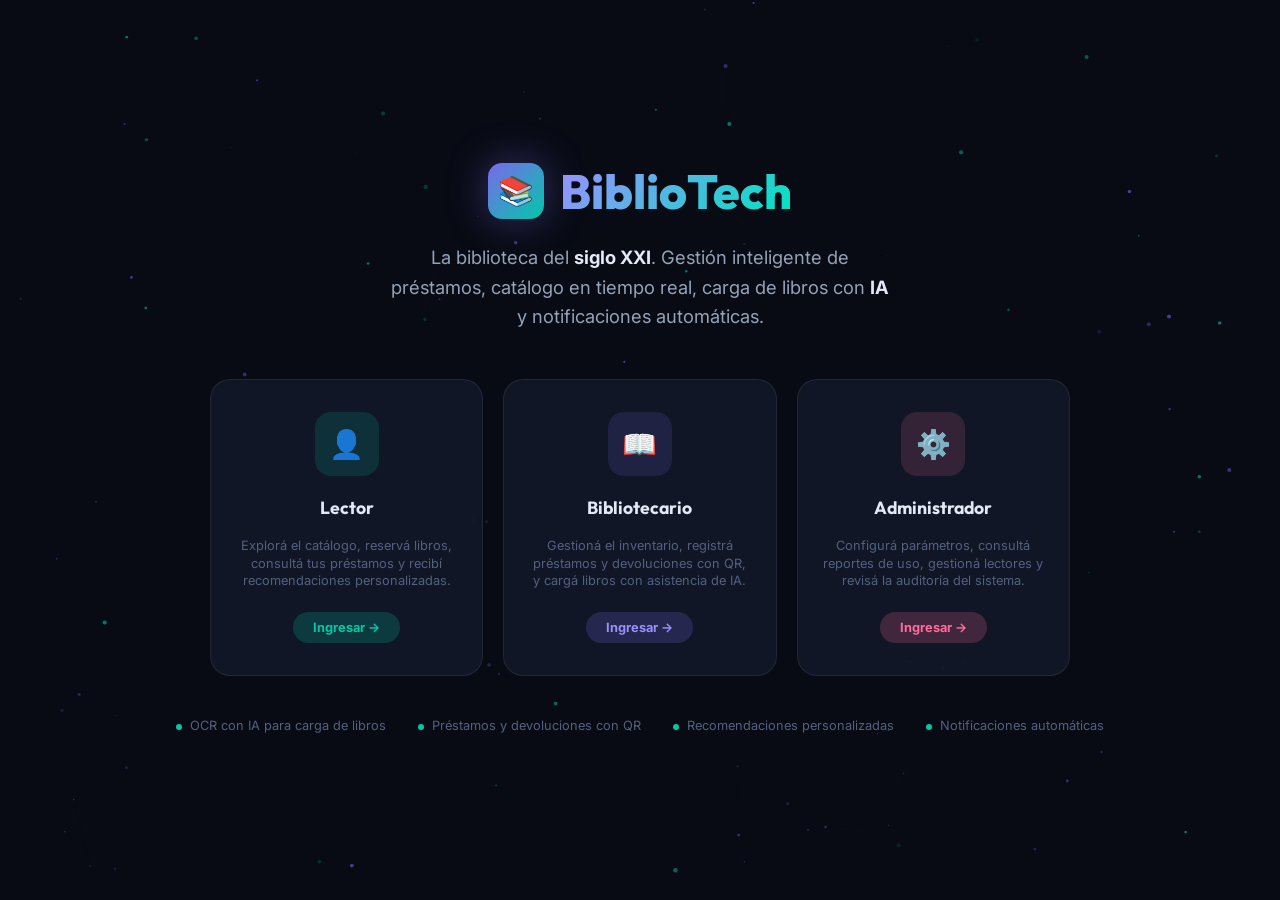
==== commit c40f93ae: "🎨 Palette: Mejoras de Accesibilidad con ARIA Labels - Added `aria-label` to hamburger buttons - Adde" ====
--- a/index.html
+++ b/index.html
@@ -238,7 +238,7 @@
     <div class="modal login-modal">
       <div class="modal-header">
         <span></span>
-        <button class="modal-close" onclick="closeModal('loginModal')">✕</button>
+        <button class="modal-close" aria-label="Cerrar modal" onclick="closeModal('loginModal')">✕</button>
       </div>
       <div class="login-header">
         <div class="login-role-icon" id="loginRoleIcon"></div>
